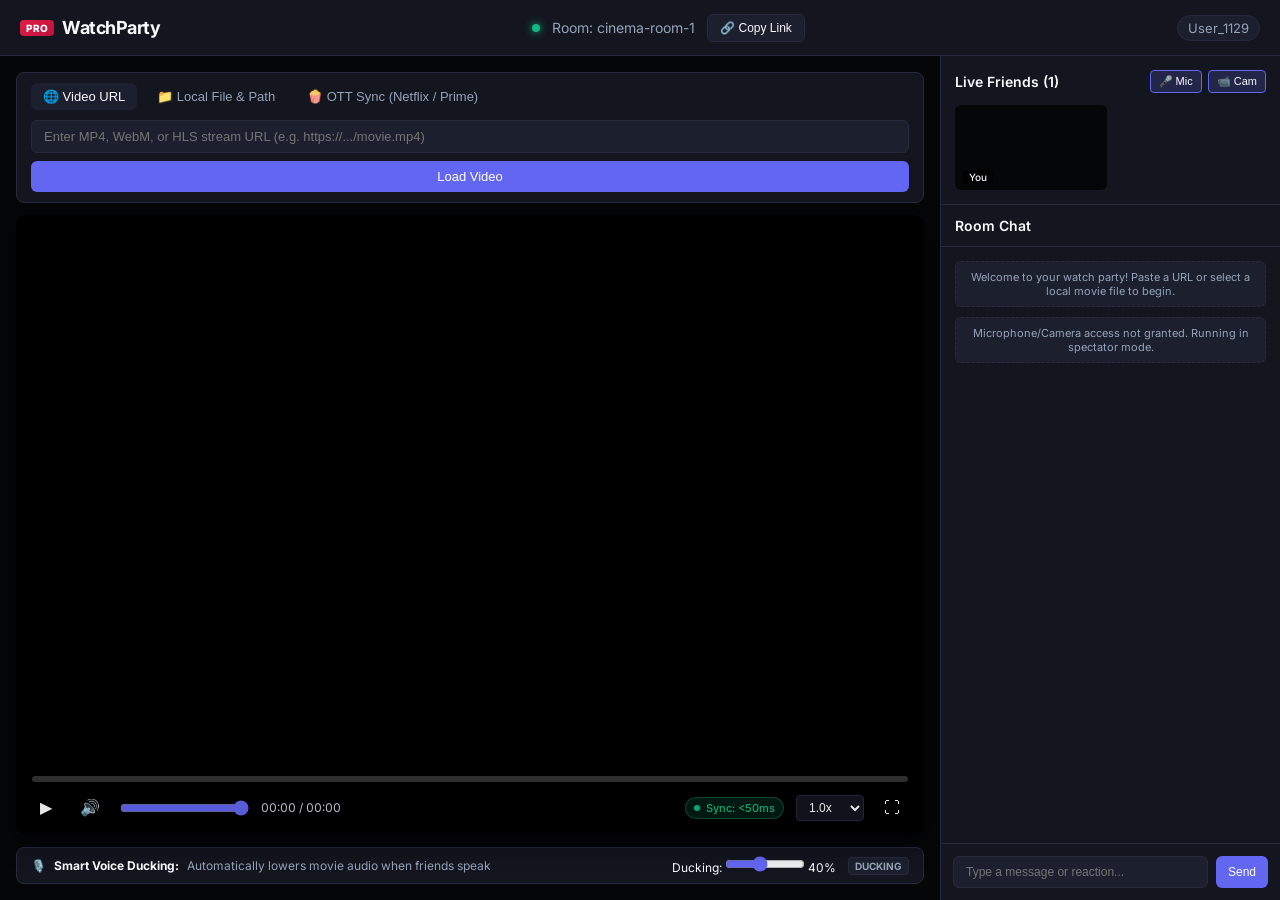
==== public/index.html @ ff03c89a "Initial commit: WatchParty Pro collaborative cinema platform" ====
<!DOCTYPE html>
<html lang="en">
<head>
  <meta charset="UTF-8">
  <meta name="viewport" content="width=device-width, initial-scale=1.0">
  <title>WatchParty Pro - Synchronized Cinema & Voice</title>
  <link rel="stylesheet" href="style.css">
  <link rel="preconnect" href="https://fonts.googleapis.com">
  <link rel="preconnect" href="https://fonts.gstatic.com" crossorigin>
  <link href="https://fonts.googleapis.com/css2?family=Inter:wght@400;500;600;700&display=swap" rel="stylesheet">
</head>
<body>
  <div id="app" class="cinema-layout">
    <!-- Top Bar -->
    <header class="top-nav">
      <div class="logo-area">
        <span class="brand-badge">PRO</span>
        <h1>WatchParty</h1>
      </div>

      <div class="room-info">
        <span class="status-indicator online"></span>
        <span id="room-display">Room: Connecting...</span>
        <button id="copy-room-btn" class="btn btn-secondary btn-sm" title="Copy Invite Link">
          🔗 Copy Link
        </button>
      </div>

      <div class="user-profile">
        <span id="user-name-badge">Viewer</span>
      </div>
    </header>

    <!-- Main Workspace -->
    <main class="main-content">
      <!-- Theater Center Stage -->
      <section class="theater-stage">
        <!-- Media Source Bar -->
        <div class="source-bar">
          <div class="source-tabs">
            <button class="tab-btn active" data-tab="url-mode">🌐 Video URL</button>
            <button class="tab-btn" data-tab="file-mode">📁 Local File & Path</button>
            <button class="tab-btn" data-tab="ott-mode">🍿 OTT Sync (Netflix / Prime)</button>
          </div>

          <div class="tab-content" id="url-mode">
            <input type="text" id="video-url-input" placeholder="Enter MP4, WebM, or HLS stream URL (e.g. https://.../movie.mp4)" />
            <button id="load-url-btn" class="btn btn-primary">Load Video</button>
          </div>

          <div class="tab-content hidden" id="file-mode">
            <div class="file-options">
              <label class="file-picker-label btn btn-primary btn-sm">
                📂 Select Video File
                <input type="file" id="local-file-input" accept="video/*" />
              </label>
              <span class="divider-text">OR</span>
              <input type="text" id="local-path-input" placeholder="Enter absolute file path (e.g. /Users/.../movie.mp4)" />
              <button id="load-path-btn" class="btn btn-secondary btn-sm">Load Path</button>
            </div>
            <div class="file-status-row">
              <div id="upload-progress-container" class="upload-progress hidden">
                <div class="upload-bar" id="upload-bar"></div>
                <span id="upload-percent">0%</span>
              </div>
              <span id="selected-file-name" class="hint-text">Select a video file to stream directly to all room participants in native 1080p/4K.</span>
            </div>
          </div>

          <div class="tab-content hidden" id="ott-mode">
            <div class="ott-badge-list">
              <span class="ott-chip">Netflix</span>
              <span class="ott-chip">YouTube</span>
              <span class="ott-chip">Prime Video</span>
              <span class="ott-chip">Disney+ Hotstar</span>
            </div>
            <p class="ott-instructions">
              For DRM-protected streaming, install our companion extension to sync directly inside your OTT account with native 4K/Dolby quality.
            </p>
          </div>
        </div>

        <!-- Video Player Viewport -->
        <div class="player-container" id="player-container">
          <video id="main-video" playsinline preload="auto"></video>
          
          <div class="video-overlay-msg hidden" id="overlay-msg">
            <span id="overlay-text">Video Paused</span>
          </div>

          <!-- Video Custom Controls -->
          <div class="player-controls">
            <div class="progress-bar-container" id="progress-container">
              <div class="progress-buffered" id="buffered-bar"></div>
              <div class="progress-current" id="current-progress"></div>
            </div>

            <div class="controls-row">
              <div class="controls-left">
                <button id="play-pause-btn" class="ctrl-btn" title="Play/Pause">▶</button>
                <button id="mute-btn" class="ctrl-btn" title="Mute/Unmute">🔊</button>
                <input type="range" id="volume-slider" min="0" max="1" step="0.05" value="1" class="slider" />
                <span id="time-display" class="time-label">00:00 / 00:00</span>
              </div>

              <div class="controls-right">
                <div class="sync-badge" id="sync-status" title="Sync Status and Drift">
                  <span class="sync-dot"></span>
                  <span id="sync-drift-label">Sync: &lt;50ms</span>
                </div>
                <select id="playback-rate-select" class="dropdown-ctrl">
                  <option value="0.75">0.75x</option>
                  <option value="1.0" selected>1.0x</option>
                  <option value="1.25">1.25x</option>
                  <option value="1.5">1.5x</option>
                  <option value="2.0">2.0x</option>
                </select>
                <button id="fullscreen-btn" class="ctrl-btn" title="Fullscreen">⛶</button>
              </div>
            </div>
          </div>
        </div>

        <!-- Audio Ducking & Audio Engine Controls -->
        <div class="ducking-bar">
          <div class="ducking-info">
            <span class="icon">🎙️</span>
            <strong>Smart Voice Ducking:</strong>
            <span class="description">Automatically lowers movie audio when friends speak</span>
          </div>
          <div class="ducking-controls">
            <label>
              Ducking:
              <input type="range" id="ducking-amount" min="0.1" max="0.8" step="0.05" value="0.4" class="slider slider-sm" />
              <span id="ducking-amount-label">40%</span>
            </label>
            <div id="ducking-indicator" class="ducking-led" title="Active Ducking Status">DUCKING</div>
          </div>
        </div>
      </section>

      <!-- Right Social Sidebar: Video Mesh & Chat -->
      <aside class="social-sidebar">
        <!-- Voice & Video Grid -->
        <div class="webrtc-section">
          <div class="sidebar-header">
            <h3>Live Friends (<span id="member-count">1</span>)</h3>
            <div class="av-controls">
              <button id="toggle-mic-btn" class="av-btn active" title="Toggle Microphone">🎤 Mic</button>
              <button id="toggle-cam-btn" class="av-btn active" title="Toggle Camera">📹 Cam</button>
            </div>
          </div>

          <div class="video-grid" id="video-grid">
            <!-- Local User Stream Card -->
            <div class="video-card local-card" id="local-video-card">
              <video id="local-video" autoplay muted playsinline></video>
              <div class="stream-badge">You</div>
              <div class="speaking-meter" id="local-meter"></div>
            </div>
            <!-- Remote peers dynamically appended here -->
          </div>
        </div>

        <!-- Chat & Real-Time Event Log -->
        <div class="chat-section">
          <div class="chat-header">
            <h3>Room Chat</h3>
          </div>

          <div class="chat-feed" id="chat-feed">
            <div class="system-message">
              <span>Welcome to your watch party! Paste a URL or select a local movie file to begin.</span>
            </div>
          </div>

          <form id="chat-form" class="chat-input-area">
            <input type="text" id="chat-input" placeholder="Type a message or reaction..." autocomplete="off" />
            <button type="submit" class="btn btn-primary btn-sm">Send</button>
          </form>
        </div>
      </aside>
    </main>
  </div>

  <script src="app.js"></script>
</body>
</html>
---- public/style.css ----
:root {
  --bg-primary: #0a0b10;
  --bg-secondary: #13151f;
  --bg-tertiary: #1c1f2e;
  --accent-color: #6366f1;
  --accent-hover: #4f46e5;
  --text-primary: #f8fafc;
  --text-secondary: #94a3b8;
  --border-color: #272a3d;
  --success: #10b981;
  --warning: #f59e0b;
  --danger: #ef4444;
}

* {
  box-sizing: border-box;
  margin: 0;
  padding: 0;
}

body {
  font-family: 'Inter', -apple-system, BlinkMacSystemFont, sans-serif;
  background-color: var(--bg-primary);
  color: var(--text-primary);
  height: 100vh;
  overflow: hidden;
}

.cinema-layout {
  display: flex;
  flex-direction: column;
  height: 100vh;
}

/* Top Navigation */
.top-nav {
  height: 56px;
  background-color: var(--bg-secondary);
  border-bottom: 1px solid var(--border-color);
  display: flex;
  align-items: center;
  justify-content: space-between;
  padding: 0 20px;
  z-index: 10;
}

.logo-area {
  display: flex;
  align-items: center;
  gap: 8px;
}

.brand-badge {
  background: linear-gradient(135deg, #e11d48, #be123c);
  color: white;
  font-size: 10px;
  font-weight: 800;
  padding: 2px 6px;
  border-radius: 4px;
}

.logo-area h1 {
  font-size: 18px;
  font-weight: 700;
  letter-spacing: -0.5px;
}

.room-info {
  display: flex;
  align-items: center;
  gap: 12px;
  font-size: 14px;
  color: var(--text-secondary);
}

.status-indicator.online {
  width: 8px;
  height: 8px;
  border-radius: 50%;
  background-color: var(--success);
  box-shadow: 0 0 8px var(--success);
}

.user-profile {
  font-size: 13px;
  color: var(--text-secondary);
  background: var(--bg-tertiary);
  padding: 4px 10px;
  border-radius: 20px;
  border: 1px solid var(--border-color);
}

/* Main Split Layout */
.main-content {
  flex: 1;
  display: flex;
  height: calc(100vh - 56px);
  overflow: hidden;
}

/* Theater Stage (Left 75%) */
.theater-stage {
  flex: 1;
  display: flex;
  flex-direction: column;
  background-color: #050608;
  padding: 16px;
  gap: 12px;
  overflow-y: auto;
}

/* Source Selection Bar */
.source-bar {
  background-color: var(--bg-secondary);
  border-radius: 8px;
  padding: 10px 14px;
  border: 1px solid var(--border-color);
  display: flex;
  flex-direction: column;
  gap: 10px;
}

.source-tabs {
  display: flex;
  gap: 8px;
}

.tab-btn {
  background: none;
  border: none;
  color: var(--text-secondary);
  font-size: 13px;
  font-weight: 500;
  padding: 6px 12px;
  border-radius: 6px;
  cursor: pointer;
  transition: all 0.2s;
}

.tab-btn.active, .tab-btn:hover {
  background-color: var(--bg-tertiary);
  color: var(--text-primary);
}

.tab-content {
  display: flex;
  flex-direction: column;
  gap: 8px;
}

.tab-content.hidden {
  display: none;
}

.tab-content input[type="text"] {
  flex: 1;
  background-color: var(--bg-tertiary);
  border: 1px solid var(--border-color);
  padding: 8px 12px;
  border-radius: 6px;
  color: var(--text-primary);
  font-size: 13px;
}

.file-options {
  display: flex;
  align-items: center;
  gap: 10px;
  width: 100%;
}

.file-picker-label input {
  display: none;
}

.divider-text {
  font-size: 11px;
  font-weight: 700;
  color: var(--text-secondary);
}

.file-status-row {
  display: flex;
  flex-direction: column;
  gap: 6px;
  width: 100%;
}

.upload-progress {
  width: 100%;
  height: 16px;
  background-color: var(--bg-tertiary);
  border-radius: 8px;
  overflow: hidden;
  position: relative;
  display: flex;
  align-items: center;
  border: 1px solid var(--border-color);
}

.upload-progress.hidden {
  display: none;
}

.upload-bar {
  height: 100%;
  width: 0%;
  background: linear-gradient(90deg, #6366f1, #10b981);
  transition: width 0.15s ease;
}

#upload-percent {
  position: absolute;
  right: 8px;
  font-size: 10px;
  font-weight: 600;
  color: white;
  text-shadow: 0 0 4px rgba(0, 0, 0, 0.8);
}

.ott-badge-list {
  display: flex;
  gap: 8px;
}

.ott-chip {
  background: var(--bg-tertiary);
  border: 1px solid var(--border-color);
  padding: 4px 8px;
  border-radius: 4px;
  font-size: 11px;
  font-weight: 600;
}

.ott-instructions {
  font-size: 12px;
  color: var(--text-secondary);
}

/* Video Player Container */
.player-container {
  flex: 1;
  position: relative;
  background-color: #000;
  border-radius: 10px;
  overflow: hidden;
  display: flex;
  align-items: center;
  justify-content: center;
  box-shadow: 0 8px 24px rgba(0, 0, 0, 0.6);
}

#main-video {
  width: 100%;
  height: 100%;
  object-fit: contain;
}

.video-overlay-msg {
  position: absolute;
  top: 50%;
  left: 50%;
  transform: translate(-50%, -50%);
  background: rgba(0, 0, 0, 0.75);
  backdrop-filter: blur(8px);
  padding: 12px 24px;
  border-radius: 30px;
  font-size: 16px;
  font-weight: 600;
  pointer-events: none;
  transition: opacity 0.3s;
}

.video-overlay-msg.hidden {
  opacity: 0;
}

/* Custom Player Controls */
.player-controls {
  position: absolute;
  bottom: 0;
  left: 0;
  right: 0;
  background: linear-gradient(to top, rgba(0, 0, 0, 0.95), rgba(0, 0, 0, 0.5) 70%, transparent);
  padding: 14px 16px;
  opacity: 0.9;
  transition: opacity 0.25s;
}

.player-container:hover .player-controls {
  opacity: 1;
}

.progress-bar-container {
  position: relative;
  width: 100%;
  height: 6px;
  background-color: rgba(255, 255, 255, 0.2);
  border-radius: 3px;
  cursor: pointer;
  margin-bottom: 12px;
  transition: height 0.15s;
}

.progress-bar-container:hover {
  height: 8px;
}

.progress-buffered {
  position: absolute;
  height: 100%;
  background-color: rgba(255, 255, 255, 0.4);
  border-radius: 3px;
  width: 0%;
}

.progress-current {
  position: absolute;
  height: 100%;
  background-color: var(--accent-color);
  border-radius: 3px;
  width: 0%;
}

.controls-row {
  display: flex;
  justify-content: space-between;
  align-items: center;
}

.controls-left, .controls-right {
  display: flex;
  align-items: center;
  gap: 12px;
}

.ctrl-btn {
  background: none;
  border: none;
  color: white;
  font-size: 16px;
  cursor: pointer;
  padding: 4px 8px;
  border-radius: 4px;
  transition: transform 0.1s;
}

.ctrl-btn:hover {
  transform: scale(1.1);
}

.time-label {
  font-size: 12px;
  color: #cbd5e1;
  font-variant-numeric: tabular-nums;
}

.sync-badge {
  display: flex;
  align-items: center;
  gap: 6px;
  background: rgba(16, 185, 129, 0.15);
  border: 1px solid rgba(16, 185, 129, 0.3);
  padding: 3px 8px;
  border-radius: 12px;
  font-size: 11px;
  color: var(--success);
  font-weight: 500;
}

.sync-dot {
  width: 6px;
  height: 6px;
  border-radius: 50%;
  background-color: var(--success);
}

.slider {
  accent-color: var(--accent-color);
  cursor: pointer;
}

.slider-sm {
  width: 80px;
}

.dropdown-ctrl {
  background: var(--bg-secondary);
  color: white;
  border: 1px solid var(--border-color);
  padding: 4px 8px;
  border-radius: 4px;
  font-size: 12px;
}

/* Ducking Bar */
.ducking-bar {
  background-color: var(--bg-secondary);
  border-radius: 8px;
  padding: 8px 14px;
  border: 1px solid var(--border-color);
  display: flex;
  justify-content: space-between;
  align-items: center;
  font-size: 12px;
}

.ducking-info {
  display: flex;
  align-items: center;
  gap: 8px;
}

.ducking-info .description {
  color: var(--text-secondary);
}

.ducking-controls {
  display: flex;
  align-items: center;
  gap: 12px;
}

.ducking-led {
  font-size: 10px;
  font-weight: 700;
  padding: 2px 6px;
  border-radius: 4px;
  background: var(--bg-tertiary);
  color: var(--text-secondary);
  border: 1px solid var(--border-color);
  transition: all 0.2s;
}

.ducking-led.active {
  background: #f59e0b;
  color: #000;
  box-shadow: 0 0 10px #f59e0b;
}

/* Social Sidebar (Right 25%) */
.social-sidebar {
  width: 340px;
  background-color: var(--bg-secondary);
  border-left: 1px solid var(--border-color);
  display: flex;
  flex-direction: column;
}

/* WebRTC Video Grid */
.webrtc-section {
  padding: 14px;
  border-bottom: 1px solid var(--border-color);
}

.sidebar-header {
  display: flex;
  justify-content: space-between;
  align-items: center;
  margin-bottom: 12px;
}

.sidebar-header h3 {
  font-size: 14px;
  font-weight: 600;
}

.av-controls {
  display: flex;
  gap: 6px;
}

.av-btn {
  background: var(--bg-tertiary);
  border: 1px solid var(--border-color);
  color: var(--text-secondary);
  font-size: 11px;
  padding: 4px 8px;
  border-radius: 4px;
  cursor: pointer;
}

.av-btn.active {
  background: rgba(99, 102, 241, 0.2);
  border-color: var(--accent-color);
  color: var(--text-primary);
}

.video-grid {
  display: grid;
  grid-template-columns: repeat(2, 1fr);
  gap: 8px;
  max-height: 200px;
  overflow-y: auto;
}

.video-card {
  position: relative;
  background-color: #050608;
  border-radius: 6px;
  overflow: hidden;
  aspect-ratio: 16 / 9;
  border: 2px solid transparent;
  transition: border-color 0.2s;
}

.video-card.speaking {
  border-color: var(--success);
  box-shadow: 0 0 10px rgba(16, 185, 129, 0.4);
}

.video-card video {
  width: 100%;
  height: 100%;
  object-fit: cover;
}

.stream-badge {
  position: absolute;
  bottom: 4px;
  left: 6px;
  background: rgba(0, 0, 0, 0.6);
  padding: 1px 6px;
  border-radius: 4px;
  font-size: 10px;
  font-weight: 500;
}

/* Chat Section */
.chat-section {
  flex: 1;
  display: flex;
  flex-direction: column;
  overflow: hidden;
}

.chat-header {
  padding: 12px 14px;
  border-bottom: 1px solid var(--border-color);
}

.chat-header h3 {
  font-size: 14px;
  font-weight: 600;
}

.chat-feed {
  flex: 1;
  padding: 14px;
  overflow-y: auto;
  display: flex;
  flex-direction: column;
  gap: 10px;
}

.system-message {
  font-size: 11px;
  color: var(--text-secondary);
  background: var(--bg-tertiary);
  padding: 8px 10px;
  border-radius: 6px;
  text-align: center;
  border: 1px dashed var(--border-color);
}

.chat-message {
  display: flex;
  flex-direction: column;
  gap: 2px;
  font-size: 12px;
}

.msg-sender {
  font-weight: 600;
  color: var(--accent-color);
  font-size: 11px;
}

.msg-text {
  color: var(--text-primary);
  line-height: 1.4;
  word-break: break-word;
}

.chat-input-area {
  padding: 12px;
  border-top: 1px solid var(--border-color);
  display: flex;
  gap: 8px;
}

.chat-input-area input {
  flex: 1;
  background-color: var(--bg-tertiary);
  border: 1px solid var(--border-color);
  padding: 8px 12px;
  border-radius: 6px;
  color: var(--text-primary);
  font-size: 12px;
}

/* Generic Buttons */
.btn {
  border: none;
  padding: 8px 14px;
  border-radius: 6px;
  font-size: 13px;
  font-weight: 500;
  cursor: pointer;
  transition: background-color 0.2s;
}

.btn-sm {
  padding: 6px 12px;
  font-size: 12px;
}

.btn-primary {
  background-color: var(--accent-color);
  color: white;
}

.btn-primary:hover {
  background-color: var(--accent-hover);
}

.btn-secondary {
  background-color: var(--bg-tertiary);
  color: var(--text-primary);
  border: 1px solid var(--border-color);
}

.btn-secondary:hover {
  background-color: var(--border-color);
}
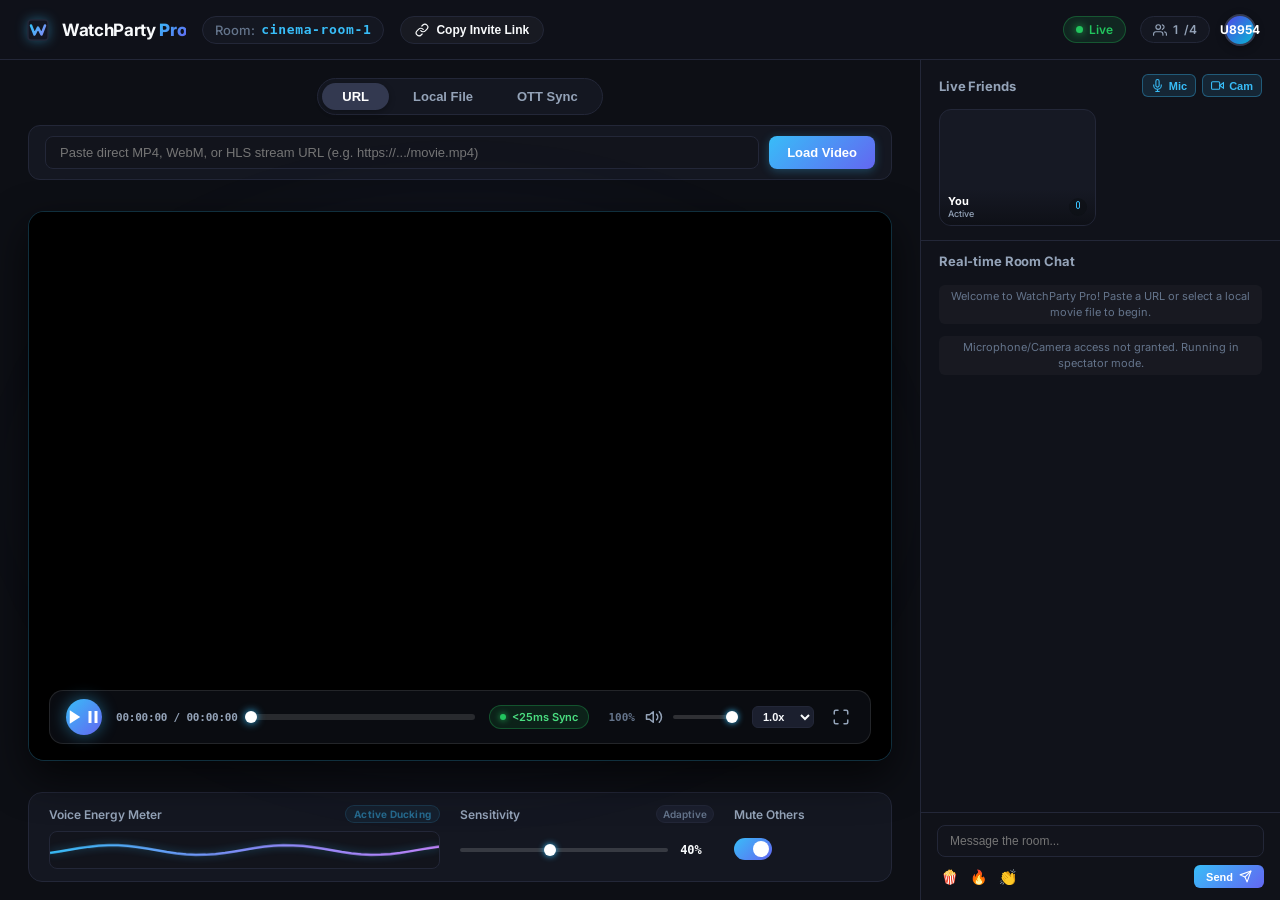
==== commit 4c52b808: "feat(ui): refactor cinema interface to agency-grade dark design system" ====
--- a/public/index.html
+++ b/public/index.html
@@ -7,176 +7,294 @@
   <link rel="stylesheet" href="style.css">
   <link rel="preconnect" href="https://fonts.googleapis.com">
   <link rel="preconnect" href="https://fonts.gstatic.com" crossorigin>
-  <link href="https://fonts.googleapis.com/css2?family=Inter:wght@400;500;600;700&display=swap" rel="stylesheet">
+  <link href="https://fonts.googleapis.com/css2?family=Inter:wght@400;500;600;700;800&display=swap" rel="stylesheet">
 </head>
 <body>
-  <div id="app" class="cinema-layout">
-    <!-- Top Bar -->
+  <div id="app" class="cinema-app-layout">
+    <!-- Top Navigation Bar -->
     <header class="top-nav">
-      <div class="logo-area">
-        <span class="brand-badge">PRO</span>
-        <h1>WatchParty</h1>
-      </div>
-
-      <div class="room-info">
-        <span class="status-indicator online"></span>
-        <span id="room-display">Room: Connecting...</span>
-        <button id="copy-room-btn" class="btn btn-secondary btn-sm" title="Copy Invite Link">
-          🔗 Copy Link
+      <div class="nav-left">
+        <div class="brand-logo">
+          <svg class="brand-mark" viewBox="0 0 28 28" fill="none" xmlns="http://www.w3.org/2000/svg">
+            <path d="M4 7C4 5.34315 5.34315 4 7 4H21C22.6569 4 24 5.34315 24 7V21C24 22.6569 22.6569 24 21 24H7C5.34315 24 4 22.6569 4 21V7Z" fill="#131622" stroke="#232738" stroke-width="1.5"/>
+            <path d="M7 9.5L10.5 18.5L14 11.5L17.5 18.5L21 9.5" stroke="url(#logo-grad)" stroke-width="2.5" stroke-linecap="round" stroke-linejoin="round"/>
+            <defs>
+              <linearGradient id="logo-grad" x1="7" y1="9.5" x2="21" y2="18.5" gradientUnits="userSpaceOnUse">
+                <stop stop-color="#38bdf8"/>
+                <stop offset="1" stop-color="#818cf8"/>
+              </linearGradient>
+            </defs>
+          </svg>
+          <span class="brand-name">WatchParty <span class="brand-highlight">Pro</span></span>
+        </div>
+
+        <div class="room-pill">
+          <span class="room-label">Room:</span>
+          <span id="room-display" class="room-code">Connecting...</span>
+        </div>
+
+        <button id="copy-room-btn" class="btn-copy-invite" title="Copy Invite Link">
+          <svg width="14" height="14" viewBox="0 0 24 24" fill="none" stroke="currentColor" stroke-width="2" stroke-linecap="round" stroke-linejoin="round">
+            <path d="M10 13a5 5 0 0 0 7.54.54l3-3a5 5 0 0 0-7.07-7.07l-1.72 1.71"></path>
+            <path d="M14 11a5 5 0 0 0-7.54-.54l-3 3a5 5 0 0 0 7.07 7.07l1.71-1.71"></path>
+          </svg>
+          <span>Copy Invite Link</span>
         </button>
       </div>
 
-      <div class="user-profile">
-        <span id="user-name-badge">Viewer</span>
+      <div class="nav-right">
+        <div class="live-status-pill">
+          <span class="live-dot"></span>
+          <span>Live</span>
+        </div>
+
+        <div class="occupancy-pill" title="Participants in room">
+          <svg width="14" height="14" viewBox="0 0 24 24" fill="none" stroke="currentColor" stroke-width="2" stroke-linecap="round" stroke-linejoin="round">
+            <path d="M17 21v-2a4 4 0 0 0-4-4H5a4 4 0 0 0-4 4v2"></path>
+            <circle cx="9" cy="7" r="4"></circle>
+            <path d="M23 21v-2a4 4 0 0 0-3-3.87"></path>
+            <path d="M16 3.13a4 4 0 0 1 0 7.75"></path>
+          </svg>
+          <span id="member-count">1</span>/4
+        </div>
+
+        <div class="user-avatar-btn" title="Your Profile">
+          <span id="user-name-badge" class="avatar-initials">U</span>
+        </div>
       </div>
     </header>
 
-    <!-- Main Workspace -->
-    <main class="main-content">
-      <!-- Theater Center Stage -->
+    <!-- Main App Split Body -->
+    <main class="main-body">
+      <!-- Left: Cinema Center Stage -->
       <section class="theater-stage">
-        <!-- Media Source Bar -->
-        <div class="source-bar">
-          <div class="source-tabs">
-            <button class="tab-btn active" data-tab="url-mode">🌐 Video URL</button>
-            <button class="tab-btn" data-tab="file-mode">📁 Local File & Path</button>
-            <button class="tab-btn" data-tab="ott-mode">🍿 OTT Sync (Netflix / Prime)</button>
-          </div>
-
-          <div class="tab-content" id="url-mode">
-            <input type="text" id="video-url-input" placeholder="Enter MP4, WebM, or HLS stream URL (e.g. https://.../movie.mp4)" />
-            <button id="load-url-btn" class="btn btn-primary">Load Video</button>
-          </div>
-
-          <div class="tab-content hidden" id="file-mode">
-            <div class="file-options">
-              <label class="file-picker-label btn btn-primary btn-sm">
-                📂 Select Video File
+        <!-- Segmented Source Selector -->
+        <div class="source-selector-container">
+          <div class="segmented-control">
+            <button class="tab-btn active" data-tab="url-mode">URL</button>
+            <button class="tab-btn" data-tab="file-mode">Local File</button>
+            <button class="tab-btn" data-tab="ott-mode">OTT Sync</button>
+          </div>
+
+          <!-- URL Drawer -->
+          <div class="source-panel tab-content" id="url-mode">
+            <div class="input-action-row">
+              <input type="text" id="video-url-input" class="modern-input" placeholder="Paste direct MP4, WebM, or HLS stream URL (e.g. https://.../movie.mp4)" />
+              <button id="load-url-btn" class="btn-primary-action">Load Video</button>
+            </div>
+          </div>
+
+          <!-- Local File Drawer -->
+          <div class="source-panel tab-content hidden" id="file-mode">
+            <div class="file-picker-row">
+              <label class="btn-file-select">
+                <svg width="15" height="15" viewBox="0 0 24 24" fill="none" stroke="currentColor" stroke-width="2"><path d="M22 19a2 2 0 0 1-2 2H4a2 2 0 0 1-2-2V5a2 2 0 0 1 2-2h5l2 3h9a2 2 0 0 1 2 2z"></path></svg>
+                <span>Select File</span>
                 <input type="file" id="local-file-input" accept="video/*" />
               </label>
-              <span class="divider-text">OR</span>
-              <input type="text" id="local-path-input" placeholder="Enter absolute file path (e.g. /Users/.../movie.mp4)" />
-              <button id="load-path-btn" class="btn btn-secondary btn-sm">Load Path</button>
+              <span class="or-separator">OR</span>
+              <input type="text" id="local-path-input" class="modern-input" placeholder="Enter absolute Mac path (e.g. /Users/.../movie.mp4)" />
+              <button id="load-path-btn" class="btn-secondary-action">Load Path</button>
             </div>
             <div class="file-status-row">
               <div id="upload-progress-container" class="upload-progress hidden">
                 <div class="upload-bar" id="upload-bar"></div>
                 <span id="upload-percent">0%</span>
               </div>
-              <span id="selected-file-name" class="hint-text">Select a video file to stream directly to all room participants in native 1080p/4K.</span>
-            </div>
-          </div>
-
-          <div class="tab-content hidden" id="ott-mode">
-            <div class="ott-badge-list">
-              <span class="ott-chip">Netflix</span>
-              <span class="ott-chip">YouTube</span>
-              <span class="ott-chip">Prime Video</span>
-              <span class="ott-chip">Disney+ Hotstar</span>
-            </div>
-            <p class="ott-instructions">
-              For DRM-protected streaming, install our companion extension to sync directly inside your OTT account with native 4K/Dolby quality.
-            </p>
-          </div>
-        </div>
-
-        <!-- Video Player Viewport -->
-        <div class="player-container" id="player-container">
-          <video id="main-video" playsinline preload="auto"></video>
+              <span id="selected-file-name" class="hint-text">Select a video file to stream directly to all room participants in native 1080p/4K via HTTP 206 Range.</span>
+            </div>
+          </div>
+
+          <!-- OTT Sync Drawer -->
+          <div class="source-panel tab-content hidden" id="ott-mode">
+            <div class="ott-sync-row">
+              <div class="ott-chip-list">
+                <span class="ott-chip">Netflix</span>
+                <span class="ott-chip">YouTube</span>
+                <span class="ott-chip">Prime Video</span>
+                <span class="ott-chip">Disney+</span>
+              </div>
+              <p class="ott-tip">Install the WatchParty Pro companion extension to sync OTT platforms directly inside your native subscription account with 4K/HDR.</p>
+            </div>
+          </div>
+        </div>
+
+        <!-- Cinema Viewport Stage -->
+        <div class="viewport-stage-wrap">
+          <div class="ambient-glow"></div>
           
-          <div class="video-overlay-msg hidden" id="overlay-msg">
-            <span id="overlay-text">Video Paused</span>
-          </div>
-
-          <!-- Video Custom Controls -->
-          <div class="player-controls">
-            <div class="progress-bar-container" id="progress-container">
-              <div class="progress-buffered" id="buffered-bar"></div>
-              <div class="progress-current" id="current-progress"></div>
-            </div>
-
-            <div class="controls-row">
-              <div class="controls-left">
-                <button id="play-pause-btn" class="ctrl-btn" title="Play/Pause">▶</button>
-                <button id="mute-btn" class="ctrl-btn" title="Mute/Unmute">🔊</button>
+          <div class="player-container" id="player-container">
+            <video id="main-video" playsinline preload="auto"></video>
+            
+            <div class="video-overlay-msg hidden" id="overlay-msg">
+              <span id="overlay-text">Video Paused</span>
+            </div>
+
+            <!-- Floating Glassmorphism Player Controls Bar -->
+            <div class="floating-controls-bar">
+              <!-- Play / Pause Circular Glowing Button -->
+              <button id="play-pause-btn" class="ctrl-circle-btn" title="Play/Pause">
+                <svg id="play-icon" width="18" height="18" viewBox="0 0 24 24" fill="currentColor">
+                  <polygon points="5 3 19 12 5 21 5 3"></polygon>
+                </svg>
+                <svg id="pause-icon" class="hidden" width="18" height="18" viewBox="0 0 24 24" fill="currentColor">
+                  <rect x="6" y="4" width="4" height="16"></rect>
+                  <rect x="14" y="4" width="4" height="16"></rect>
+                </svg>
+              </button>
+
+              <!-- Timestamp -->
+              <span id="time-display" class="time-label">00:00:00 / 00:00:00</span>
+
+              <!-- Seek Progress Bar -->
+              <div class="progress-bar-container" id="progress-container">
+                <div class="progress-buffered" id="buffered-bar"></div>
+                <div class="progress-current" id="current-progress">
+                  <div class="progress-knob"></div>
+                </div>
+              </div>
+
+              <!-- Live Drift Precision Pill -->
+              <div class="sync-badge" id="sync-status" title="Sync Status and Drift">
+                <span class="sync-dot"></span>
+                <span id="sync-drift-label">&lt;25ms Sync</span>
+              </div>
+
+              <!-- Volume Group -->
+              <div class="volume-group">
+                <span id="volume-percent" class="volume-percent-label">100%</span>
+                <button id="mute-btn" class="ctrl-icon-btn" title="Mute/Unmute">
+                  <svg width="18" height="18" viewBox="0 0 24 24" fill="none" stroke="currentColor" stroke-width="2" stroke-linecap="round" stroke-linejoin="round">
+                    <polygon points="11 5 6 9 2 9 2 15 6 15 11 19 11 5"></polygon>
+                    <path d="M19.07 4.93a10 10 0 0 1 0 14.14M15.54 8.46a5 5 0 0 1 0 7.07"></path>
+                  </svg>
+                </button>
                 <input type="range" id="volume-slider" min="0" max="1" step="0.05" value="1" class="slider" />
-                <span id="time-display" class="time-label">00:00 / 00:00</span>
-              </div>
-
-              <div class="controls-right">
-                <div class="sync-badge" id="sync-status" title="Sync Status and Drift">
-                  <span class="sync-dot"></span>
-                  <span id="sync-drift-label">Sync: &lt;50ms</span>
-                </div>
-                <select id="playback-rate-select" class="dropdown-ctrl">
-                  <option value="0.75">0.75x</option>
-                  <option value="1.0" selected>1.0x</option>
-                  <option value="1.25">1.25x</option>
-                  <option value="1.5">1.5x</option>
-                  <option value="2.0">2.0x</option>
-                </select>
-                <button id="fullscreen-btn" class="ctrl-btn" title="Fullscreen">⛶</button>
-              </div>
-            </div>
-          </div>
-        </div>
-
-        <!-- Audio Ducking & Audio Engine Controls -->
-        <div class="ducking-bar">
-          <div class="ducking-info">
-            <span class="icon">🎙️</span>
-            <strong>Smart Voice Ducking:</strong>
-            <span class="description">Automatically lowers movie audio when friends speak</span>
-          </div>
-          <div class="ducking-controls">
-            <label>
-              Ducking:
-              <input type="range" id="ducking-amount" min="0.1" max="0.8" step="0.05" value="0.4" class="slider slider-sm" />
-              <span id="ducking-amount-label">40%</span>
-            </label>
-            <div id="ducking-indicator" class="ducking-led" title="Active Ducking Status">DUCKING</div>
+              </div>
+
+              <!-- Speed Dropdown -->
+              <select id="playback-rate-select" class="dropdown-speed-ctrl" title="Playback Speed">
+                <option value="0.75">0.75x</option>
+                <option value="1.0" selected>1.0x</option>
+                <option value="1.25">1.25x</option>
+                <option value="1.5">1.5x</option>
+                <option value="2.0">2.0x</option>
+              </select>
+
+              <!-- Fullscreen Button -->
+              <button id="fullscreen-btn" class="ctrl-icon-btn" title="Toggle Fullscreen">
+                <svg width="18" height="18" viewBox="0 0 24 24" fill="none" stroke="currentColor" stroke-width="2" stroke-linecap="round" stroke-linejoin="round">
+                  <path d="M8 3H5a2 2 0 0 0-2 2v3m18 0V5a2 2 0 0 0-2-2h-3m0 18h3a2 2 0 0 0 2-2v-3M3 16v3a2 2 0 0 0 2 2h3"></path>
+                </svg>
+              </button>
+            </div>
+          </div>
+        </div>
+
+        <!-- Audio Ducking Status Dashboard -->
+        <div class="ducking-dashboard-card">
+          <div class="ducking-col waveform-col">
+            <div class="col-header">
+              <span class="col-title">Voice Energy Meter</span>
+              <span id="ducking-indicator" class="ducking-status-pill">Active Ducking</span>
+            </div>
+            <div class="waveform-canvas-wrapper">
+              <canvas id="ducking-waveform" width="380" height="38"></canvas>
+            </div>
+          </div>
+
+          <div class="ducking-col sensitivity-col">
+            <div class="col-header">
+              <span class="col-title">Sensitivity</span>
+              <span class="adaptive-pill">Adaptive</span>
+            </div>
+            <div class="slider-val-row">
+              <input type="range" id="ducking-amount" min="0.1" max="0.8" step="0.05" value="0.4" class="slider" />
+              <span id="ducking-amount-label" class="slider-val-label">40%</span>
+            </div>
+          </div>
+
+          <div class="ducking-col quick-actions-col">
+            <div class="col-header">
+              <span class="col-title">Mute Others</span>
+            </div>
+            <div class="quick-toggles-row">
+              <label class="switch-toggle" title="Toggle Audio Attenuation">
+                <input type="checkbox" id="ducking-enable-toggle" checked />
+                <span class="toggle-slider"></span>
+              </label>
+            </div>
           </div>
         </div>
       </section>
 
-      <!-- Right Social Sidebar: Video Mesh & Chat -->
+      <!-- Right: Social Sidebar (Video Mesh & Room Chat) -->
       <aside class="social-sidebar">
-        <!-- Voice & Video Grid -->
-        <div class="webrtc-section">
-          <div class="sidebar-header">
-            <h3>Live Friends (<span id="member-count">1</span>)</h3>
-            <div class="av-controls">
-              <button id="toggle-mic-btn" class="av-btn active" title="Toggle Microphone">🎤 Mic</button>
-              <button id="toggle-cam-btn" class="av-btn active" title="Toggle Camera">📹 Cam</button>
-            </div>
-          </div>
-
-          <div class="video-grid" id="video-grid">
+        <!-- Live Friends Video Grid Section -->
+        <div class="social-video-section">
+          <div class="section-title-row">
+            <h3 class="section-title">Live Friends</h3>
+            <div class="av-quick-controls">
+              <button id="toggle-mic-btn" class="av-btn active" title="Toggle Microphone">
+                <svg width="13" height="13" viewBox="0 0 24 24" fill="none" stroke="currentColor" stroke-width="2"><path d="M12 1a3 3 0 0 0-3 3v8a3 3 0 0 0 6 0V4a3 3 0 0 0-3-3z"></path><path d="M19 10v2a7 7 0 0 1-14 0v-2"></path><line x1="12" y1="19" x2="12" y2="23"></line><line x1="8" y1="23" x2="16" y2="23"></line></svg>
+                <span>Mic</span>
+              </button>
+              <button id="toggle-cam-btn" class="av-btn active" title="Toggle Camera">
+                <svg width="13" height="13" viewBox="0 0 24 24" fill="none" stroke="currentColor" stroke-width="2"><path d="M23 7l-7 5 7 5V7z"></path><rect x="1" y="5" width="15" height="14" rx="2" ry="2"></rect></svg>
+                <span>Cam</span>
+              </button>
+            </div>
+          </div>
+
+          <!-- 2x2 Video Tiles Grid -->
+          <div class="video-grid-2x2" id="video-grid">
             <!-- Local User Stream Card -->
             <div class="video-card local-card" id="local-video-card">
               <video id="local-video" autoplay muted playsinline></video>
-              <div class="stream-badge">You</div>
+              <div class="video-card-meta">
+                <div class="user-info">
+                  <span class="meta-name">You</span>
+                  <span class="meta-status">Active</span>
+                </div>
+                <div class="meta-mic-icon active" title="Mic Active">
+                  <svg width="12" height="12" viewBox="0 0 24 24" fill="none" stroke="currentColor" stroke-width="2"><path d="M12 1a3 3 0 0 0-3 3v8a3 3 0 0 0 6 0V4a3 3 0 0 0-3-3z"></path></svg>
+                </div>
+              </div>
               <div class="speaking-meter" id="local-meter"></div>
             </div>
-            <!-- Remote peers dynamically appended here -->
-          </div>
-        </div>
-
-        <!-- Chat & Real-Time Event Log -->
-        <div class="chat-section">
-          <div class="chat-header">
-            <h3>Room Chat</h3>
+            <!-- Remote participant cards dynamically injected here -->
+          </div>
+        </div>
+
+        <!-- Real-Time Room Chat Section -->
+        <div class="social-chat-section">
+          <div class="chat-section-header">
+            <h3 class="section-title">Real-time Room Chat</h3>
           </div>
 
           <div class="chat-feed" id="chat-feed">
-            <div class="system-message">
-              <span>Welcome to your watch party! Paste a URL or select a local movie file to begin.</span>
-            </div>
-          </div>
-
-          <form id="chat-form" class="chat-input-area">
-            <input type="text" id="chat-input" placeholder="Type a message or reaction..." autocomplete="off" />
-            <button type="submit" class="btn btn-primary btn-sm">Send</button>
+            <div class="chat-system-entry">
+              <span>Welcome to WatchParty Pro! Paste a URL or select a local movie file to begin.</span>
+            </div>
+          </div>
+
+          <!-- Chat Input Area -->
+          <form id="chat-form" class="chat-form-area">
+            <input type="text" id="chat-input" class="chat-text-input" placeholder="Message the room..." autocomplete="off" />
+            <div class="chat-actions-row">
+              <div class="emoji-shortcuts">
+                <button type="button" class="emoji-btn" data-emoji="🍿">🍿</button>
+                <button type="button" class="emoji-btn" data-emoji="🔥">🔥</button>
+                <button type="button" class="emoji-btn" data-emoji="👏">👏</button>
+              </div>
+              <button type="submit" class="btn-chat-send" title="Send Message">
+                <span>Send</span>
+                <svg width="13" height="13" viewBox="0 0 24 24" fill="none" stroke="currentColor" stroke-width="2" stroke-linecap="round" stroke-linejoin="round">
+                  <line x1="22" y1="2" x2="11" y2="13"></line>
+                  <polygon points="22 2 15 22 11 13 2 9 22 2"></polygon>
+                </svg>
+              </button>
+            </div>
           </form>
         </div>
       </aside>
--- a/public/style.css
+++ b/public/style.css
@@ -1,635 +1,1200 @@
+/* ==========================================================================
+   WatchParty Pro - Agency-Grade Cinema & Spatial Voice Design System
+   Matches Approved UI Mockup (Dark Obsidian / Cyber Cyan / Indigo / Glassmorphic)
+   ========================================================================== */
+
 :root {
-  --bg-primary: #0a0b10;
-  --bg-secondary: #13151f;
-  --bg-tertiary: #1c1f2e;
-  --accent-color: #6366f1;
-  --accent-hover: #4f46e5;
+  /* Color Tokens */
+  --bg-app: #0d0f15;
+  --bg-sidebar: #10121a;
+  --bg-surface: #141721;
+  --bg-surface-elevated: #1b1f2e;
+  --bg-surface-card: #161924;
+  --bg-input: #12141c;
+  
+  --border-subtle: #232738;
+  --border-highlight: #333950;
+  --border-focus: #38bdf8;
+
+  --accent-cyan: #38bdf8;
+  --accent-indigo: #6366f1;
+  --accent-purple: #818cf8;
+  --accent-gradient: linear-gradient(135deg, #38bdf8, #6366f1);
+  --accent-glow: 0 0 16px rgba(56, 189, 248, 0.45);
+
   --text-primary: #f8fafc;
   --text-secondary: #94a3b8;
-  --border-color: #272a3d;
-  --success: #10b981;
-  --warning: #f59e0b;
-  --danger: #ef4444;
-}
-
-* {
+  --text-muted: #64748b;
+
+  --status-success: #22c55e;
+  --status-ducking: #38bdf8;
+  --status-warning: #f59e0b;
+  --status-danger: #ef4444;
+
+  /* Typography */
+  --font-main: 'Inter', -apple-system, BlinkMacSystemFont, 'Segoe UI', Roboto, sans-serif;
+  --font-mono: ui-monospace, SFMono-Regular, Menlo, Monaco, Consolas, monospace;
+
+  /* Elevation & Shadows */
+  --shadow-sm: 0 2px 8px rgba(0, 0, 0, 0.3);
+  --shadow-md: 0 8px 24px rgba(0, 0, 0, 0.45);
+  --shadow-lg: 0 16px 40px rgba(0, 0, 0, 0.65);
+  --glass-backdrop: blur(16px);
+}
+
+/* Reset & Box Sizing */
+*, *::before, *::after {
   box-sizing: border-box;
   margin: 0;
   padding: 0;
 }
 
 body {
-  font-family: 'Inter', -apple-system, BlinkMacSystemFont, sans-serif;
-  background-color: var(--bg-primary);
+  font-family: var(--font-main);
+  background-color: var(--bg-app);
   color: var(--text-primary);
   height: 100vh;
+  width: 100vw;
   overflow: hidden;
-}
-
-.cinema-layout {
+  -webkit-font-smoothing: antialiased;
+  -moz-osx-font-smoothing: grayscale;
+}
+
+.cinema-app-layout {
   display: flex;
   flex-direction: column;
   height: 100vh;
-}
-
-/* Top Navigation */
+  width: 100vw;
+  overflow: hidden;
+}
+
+/* ==========================================================================
+   1. Top Navigation Bar
+   ========================================================================== */
 .top-nav {
-  height: 56px;
-  background-color: var(--bg-secondary);
-  border-bottom: 1px solid var(--border-color);
+  height: 60px;
+  background-color: rgba(16, 18, 26, 0.95);
+  border-bottom: 1px solid var(--border-subtle);
   display: flex;
   align-items: center;
   justify-content: space-between;
-  padding: 0 20px;
-  z-index: 10;
-}
-
-.logo-area {
-  display: flex;
-  align-items: center;
-  gap: 8px;
-}
-
-.brand-badge {
-  background: linear-gradient(135deg, #e11d48, #be123c);
+  padding: 0 24px;
+  backdrop-filter: var(--glass-backdrop);
+  z-index: 100;
+}
+
+.nav-left {
+  display: flex;
+  align-items: center;
+  gap: 16px;
+}
+
+.brand-logo {
+  display: flex;
+  align-items: center;
+  gap: 10px;
+  text-decoration: none;
+  user-select: none;
+}
+
+.brand-mark {
+  width: 28px;
+  height: 28px;
+  filter: drop-shadow(0 0 6px rgba(56, 189, 248, 0.4));
+}
+
+.brand-name {
+  font-size: 17px;
+  font-weight: 700;
+  letter-spacing: -0.02em;
+  color: var(--text-primary);
+}
+
+.brand-highlight {
+  background: var(--accent-gradient);
+  -webkit-background-clip: text;
+  -webkit-text-fill-color: transparent;
+  font-weight: 800;
+}
+
+.room-pill {
+  display: flex;
+  align-items: center;
+  gap: 6px;
+  background-color: var(--bg-surface);
+  border: 1px solid var(--border-subtle);
+  border-radius: 20px;
+  padding: 5px 12px;
+  font-size: 13px;
+}
+
+.room-label {
+  color: var(--text-muted);
+  font-weight: 500;
+}
+
+.room-code {
+  color: var(--accent-cyan);
+  font-weight: 600;
+  font-family: var(--font-mono);
+  letter-spacing: 0.05em;
+}
+
+.btn-copy-invite {
+  display: flex;
+  align-items: center;
+  gap: 7px;
+  background-color: rgba(255, 255, 255, 0.04);
+  color: var(--text-primary);
+  border: 1px solid var(--border-subtle);
+  border-radius: 20px;
+  padding: 6px 14px;
+  font-size: 12px;
+  font-weight: 600;
+  cursor: pointer;
+  transition: all 0.2s ease;
+}
+
+.btn-copy-invite:hover {
+  background-color: rgba(56, 189, 248, 0.1);
+  border-color: var(--accent-cyan);
+  color: var(--accent-cyan);
+  box-shadow: 0 0 10px rgba(56, 189, 248, 0.2);
+}
+
+.nav-right {
+  display: flex;
+  align-items: center;
+  gap: 14px;
+}
+
+.live-status-pill {
+  display: flex;
+  align-items: center;
+  gap: 6px;
+  background-color: rgba(34, 197, 94, 0.12);
+  border: 1px solid rgba(34, 197, 94, 0.3);
+  color: var(--status-success);
+  padding: 5px 12px;
+  border-radius: 20px;
+  font-size: 12px;
+  font-weight: 600;
+}
+
+.live-dot {
+  width: 7px;
+  height: 7px;
+  border-radius: 50%;
+  background-color: var(--status-success);
+  box-shadow: 0 0 8px var(--status-success);
+  animation: pulse-live 2s infinite ease-in-out;
+}
+
+@keyframes pulse-live {
+  0%, 100% { opacity: 1; transform: scale(1); }
+  50% { opacity: 0.6; transform: scale(0.85); }
+}
+
+.occupancy-pill {
+  display: flex;
+  align-items: center;
+  gap: 6px;
+  background-color: var(--bg-surface);
+  border: 1px solid var(--border-subtle);
+  color: var(--text-secondary);
+  padding: 5px 12px;
+  border-radius: 20px;
+  font-size: 12px;
+  font-weight: 600;
+}
+
+.user-avatar-btn {
+  width: 32px;
+  height: 32px;
+  border-radius: 50%;
+  background: linear-gradient(135deg, #4f46e5, #06b6d4);
+  display: flex;
+  align-items: center;
+  justify-content: center;
+  border: 2px solid var(--border-highlight);
+  cursor: pointer;
+  box-shadow: var(--shadow-sm);
+  transition: transform 0.2s;
+}
+
+.user-avatar-btn:hover {
+  transform: scale(1.05);
+}
+
+.avatar-initials {
+  font-size: 12px;
+  font-weight: 700;
   color: white;
-  font-size: 10px;
-  font-weight: 800;
-  padding: 2px 6px;
-  border-radius: 4px;
-}
-
-.logo-area h1 {
-  font-size: 18px;
-  font-weight: 700;
-  letter-spacing: -0.5px;
-}
-
-.room-info {
-  display: flex;
-  align-items: center;
-  gap: 12px;
-  font-size: 14px;
-  color: var(--text-secondary);
-}
-
-.status-indicator.online {
-  width: 8px;
-  height: 8px;
-  border-radius: 50%;
-  background-color: var(--success);
-  box-shadow: 0 0 8px var(--success);
-}
-
-.user-profile {
-  font-size: 13px;
-  color: var(--text-secondary);
-  background: var(--bg-tertiary);
-  padding: 4px 10px;
-  border-radius: 20px;
-  border: 1px solid var(--border-color);
-}
-
-/* Main Split Layout */
-.main-content {
+}
+
+/* ==========================================================================
+   2. Main Workspace Layout
+   ========================================================================== */
+.main-body {
   flex: 1;
   display: flex;
-  height: calc(100vh - 56px);
+  height: calc(100vh - 60px);
   overflow: hidden;
 }
 
-/* Theater Stage (Left 75%) */
+/* Theater Stage */
 .theater-stage {
   flex: 1;
   display: flex;
   flex-direction: column;
-  background-color: #050608;
-  padding: 16px;
-  gap: 12px;
+  padding: 18px 28px;
   overflow-y: auto;
-}
-
-/* Source Selection Bar */
-.source-bar {
-  background-color: var(--bg-secondary);
-  border-radius: 8px;
-  padding: 10px 14px;
-  border: 1px solid var(--border-color);
+  gap: 16px;
+}
+
+/* Segmented Media Selector */
+.source-selector-container {
   display: flex;
   flex-direction: column;
+  align-items: center;
   gap: 10px;
-}
-
-.source-tabs {
-  display: flex;
-  gap: 8px;
+  width: 100%;
+}
+
+.segmented-control {
+  display: inline-flex;
+  background-color: var(--bg-surface);
+  border: 1px solid var(--border-subtle);
+  border-radius: 24px;
+  padding: 4px;
+  gap: 4px;
 }
 
 .tab-btn {
-  background: none;
+  background: transparent;
   border: none;
   color: var(--text-secondary);
+  padding: 6px 20px;
+  border-radius: 18px;
   font-size: 13px;
-  font-weight: 500;
-  padding: 6px 12px;
-  border-radius: 6px;
-  cursor: pointer;
-  transition: all 0.2s;
-}
-
-.tab-btn.active, .tab-btn:hover {
-  background-color: var(--bg-tertiary);
+  font-weight: 600;
+  cursor: pointer;
+  transition: all 0.2s ease;
+}
+
+.tab-btn:hover {
   color: var(--text-primary);
 }
 
-.tab-content {
-  display: flex;
-  flex-direction: column;
+.tab-btn.active {
+  background-color: var(--border-highlight);
+  color: #ffffff;
+  box-shadow: 0 2px 6px rgba(0,0,0,0.3);
+}
+
+/* Source Drawers */
+.source-panel {
+  width: 100%;
+  max-width: 980px;
+  background-color: var(--bg-surface);
+  border: 1px solid var(--border-subtle);
+  border-radius: 12px;
+  padding: 10px 16px;
+  transition: all 0.25s ease;
+}
+
+.source-panel.hidden {
+  display: none !important;
+}
+
+.input-action-row {
+  display: flex;
+  gap: 10px;
+}
+
+.modern-input {
+  flex: 1;
+  background-color: var(--bg-input);
+  border: 1px solid var(--border-subtle);
+  border-radius: 8px;
+  padding: 8px 14px;
+  font-size: 13px;
+  color: var(--text-primary);
+  outline: none;
+  transition: border-color 0.2s;
+}
+
+.modern-input:focus {
+  border-color: var(--border-focus);
+}
+
+.btn-primary-action {
+  background: var(--accent-gradient);
+  border: none;
+  border-radius: 8px;
+  padding: 8px 18px;
+  font-size: 13px;
+  font-weight: 600;
+  color: white;
+  cursor: pointer;
+  box-shadow: 0 2px 10px rgba(56, 189, 248, 0.3);
+  transition: all 0.2s ease;
+  white-space: nowrap;
+}
+
+.btn-primary-action:hover {
+  filter: brightness(1.1);
+  transform: translateY(-1px);
+}
+
+.btn-secondary-action {
+  background-color: var(--bg-surface-elevated);
+  border: 1px solid var(--border-highlight);
+  border-radius: 8px;
+  padding: 8px 16px;
+  font-size: 13px;
+  font-weight: 600;
+  color: var(--text-primary);
+  cursor: pointer;
+  transition: all 0.2s ease;
+  white-space: nowrap;
+}
+
+.btn-secondary-action:hover {
+  background-color: var(--border-highlight);
+}
+
+.file-picker-row {
+  display: flex;
+  align-items: center;
+  gap: 12px;
+}
+
+.btn-file-select {
+  display: flex;
+  align-items: center;
   gap: 8px;
-}
-
-.tab-content.hidden {
+  background: var(--accent-gradient);
+  color: white;
+  padding: 8px 14px;
+  border-radius: 8px;
+  font-size: 13px;
+  font-weight: 600;
+  cursor: pointer;
+  white-space: nowrap;
+}
+
+.btn-file-select input[type="file"] {
   display: none;
 }
 
-.tab-content input[type="text"] {
-  flex: 1;
-  background-color: var(--bg-tertiary);
-  border: 1px solid var(--border-color);
-  padding: 8px 12px;
-  border-radius: 6px;
-  color: var(--text-primary);
-  font-size: 13px;
-}
-
-.file-options {
-  display: flex;
-  align-items: center;
-  gap: 10px;
-  width: 100%;
-}
-
-.file-picker-label input {
-  display: none;
-}
-
-.divider-text {
+.or-separator {
   font-size: 11px;
   font-weight: 700;
+  color: var(--text-muted);
+}
+
+.file-status-row {
+  margin-top: 8px;
+  display: flex;
+  align-items: center;
+  justify-content: space-between;
+}
+
+.hint-text {
+  font-size: 12px;
   color: var(--text-secondary);
 }
 
-.file-status-row {
-  display: flex;
-  flex-direction: column;
-  gap: 6px;
-  width: 100%;
-}
-
 .upload-progress {
-  width: 100%;
-  height: 16px;
-  background-color: var(--bg-tertiary);
-  border-radius: 8px;
+  display: flex;
+  align-items: center;
+  gap: 8px;
+  flex: 1;
+  max-width: 250px;
+}
+
+.upload-progress.hidden {
+  display: none;
+}
+
+.upload-bar {
+  flex: 1;
+  height: 6px;
+  background-color: var(--border-subtle);
+  border-radius: 3px;
   overflow: hidden;
   position: relative;
-  display: flex;
-  align-items: center;
-  border: 1px solid var(--border-color);
-}
-
-.upload-progress.hidden {
-  display: none;
-}
-
-.upload-bar {
+}
+
+.upload-bar::after {
+  content: '';
+  display: block;
   height: 100%;
   width: 0%;
-  background: linear-gradient(90deg, #6366f1, #10b981);
-  transition: width 0.15s ease;
-}
-
-#upload-percent {
-  position: absolute;
-  right: 8px;
-  font-size: 10px;
-  font-weight: 600;
-  color: white;
-  text-shadow: 0 0 4px rgba(0, 0, 0, 0.8);
-}
-
-.ott-badge-list {
+  background: var(--accent-gradient);
+  transition: width 0.15s;
+}
+
+/* OTT Sync Drawer */
+.ott-sync-row {
+  display: flex;
+  align-items: center;
+  justify-content: space-between;
+  gap: 16px;
+}
+
+.ott-chip-list {
   display: flex;
   gap: 8px;
 }
 
 .ott-chip {
-  background: var(--bg-tertiary);
-  border: 1px solid var(--border-color);
-  padding: 4px 8px;
-  border-radius: 4px;
-  font-size: 11px;
-  font-weight: 600;
-}
-
-.ott-instructions {
+  background-color: var(--bg-surface-elevated);
+  border: 1px solid var(--border-subtle);
+  border-radius: 6px;
+  padding: 4px 10px;
+  font-size: 12px;
+  font-weight: 600;
+  color: var(--text-secondary);
+}
+
+.ott-tip {
   font-size: 12px;
   color: var(--text-secondary);
 }
 
-/* Video Player Container */
+/* ==========================================================================
+   3. Cinema Viewport Stage & Floating Controls
+   ========================================================================== */
+.viewport-stage-wrap {
+  position: relative;
+  display: flex;
+  justify-content: center;
+  align-items: center;
+  width: 100%;
+  flex: 1;
+  min-height: 380px;
+}
+
+.ambient-glow {
+  position: absolute;
+  inset: -20px;
+  background: radial-gradient(ellipse at center, rgba(56, 189, 248, 0.15) 0%, rgba(99, 102, 241, 0.08) 45%, transparent 70%);
+  filter: blur(40px);
+  pointer-events: none;
+  z-index: 1;
+}
+
 .player-container {
-  flex: 1;
   position: relative;
-  background-color: #000;
-  border-radius: 10px;
+  width: 100%;
+  max-width: 980px;
+  height: 100%;
+  max-height: 550px;
+  aspect-ratio: 16 / 9;
+  background-color: #050608;
+  border-radius: 16px;
   overflow: hidden;
+  border: 1px solid rgba(56, 189, 248, 0.22);
+  box-shadow: var(--shadow-lg);
+  z-index: 2;
   display: flex;
   align-items: center;
   justify-content: center;
-  box-shadow: 0 8px 24px rgba(0, 0, 0, 0.6);
 }
 
 #main-video {
   width: 100%;
   height: 100%;
   object-fit: contain;
+  background-color: #000;
 }
 
 .video-overlay-msg {
   position: absolute;
-  top: 50%;
-  left: 50%;
-  transform: translate(-50%, -50%);
-  background: rgba(0, 0, 0, 0.75);
+  top: 24px;
+  right: 24px;
+  background-color: rgba(15, 17, 26, 0.85);
+  border: 1px solid var(--border-subtle);
+  border-radius: 20px;
+  padding: 6px 14px;
+  font-size: 12px;
+  font-weight: 600;
+  color: var(--text-primary);
   backdrop-filter: blur(8px);
-  padding: 12px 24px;
-  border-radius: 30px;
-  font-size: 16px;
-  font-weight: 600;
   pointer-events: none;
-  transition: opacity 0.3s;
+  transition: opacity 0.3s ease;
+  z-index: 5;
 }
 
 .video-overlay-msg.hidden {
   opacity: 0;
 }
 
-/* Custom Player Controls */
-.player-controls {
+/* Floating Glassmorphism Player Controls Bar */
+.floating-controls-bar {
+  position: absolute;
+  bottom: 16px;
+  left: 20px;
+  right: 20px;
+  background: rgba(13, 15, 21, 0.84);
+  backdrop-filter: blur(18px);
+  border: 1px solid rgba(255, 255, 255, 0.1);
+  border-radius: 14px;
+  padding: 8px 16px;
+  display: flex;
+  align-items: center;
+  gap: 14px;
+  z-index: 10;
+  box-shadow: 0 8px 30px rgba(0,0,0,0.5);
+  transition: opacity 0.3s ease;
+}
+
+.ctrl-circle-btn {
+  width: 36px;
+  height: 36px;
+  border-radius: 50%;
+  background: var(--accent-gradient);
+  border: none;
+  color: #ffffff;
+  display: flex;
+  align-items: center;
+  justify-content: center;
+  cursor: pointer;
+  box-shadow: var(--accent-glow);
+  transition: all 0.2s ease;
+  flex-shrink: 0;
+}
+
+.ctrl-circle-btn:hover {
+  transform: scale(1.08);
+  filter: brightness(1.15);
+}
+
+.time-label {
+  font-family: var(--font-mono);
+  font-size: 11px;
+  font-weight: 600;
+  color: var(--text-secondary);
+  white-space: nowrap;
+  font-variant-numeric: tabular-nums;
+  letter-spacing: -0.02em;
+}
+
+.progress-bar-container {
+  flex: 1;
+  height: 6px;
+  background: rgba(255, 255, 255, 0.12);
+  border-radius: 3px;
+  position: relative;
+  cursor: pointer;
+  transition: height 0.15s ease;
+}
+
+.progress-bar-container:hover {
+  height: 8px;
+}
+
+.progress-buffered {
+  position: absolute;
+  top: 0;
+  left: 0;
+  height: 100%;
+  width: 0%;
+  background: rgba(255, 255, 255, 0.25);
+  border-radius: 3px;
+  pointer-events: none;
+}
+
+.progress-current {
+  position: absolute;
+  top: 0;
+  left: 0;
+  height: 100%;
+  width: 0%;
+  background: var(--accent-gradient);
+  border-radius: 3px;
+  pointer-events: none;
+}
+
+.progress-knob {
+  position: absolute;
+  right: -5px;
+  top: -3px;
+  width: 12px;
+  height: 12px;
+  border-radius: 50%;
+  background-color: #ffffff;
+  box-shadow: 0 0 8px var(--accent-cyan);
+}
+
+.sync-badge {
+  display: flex;
+  align-items: center;
+  gap: 6px;
+  background: rgba(34, 197, 94, 0.12);
+  border: 1px solid rgba(34, 197, 94, 0.3);
+  padding: 4px 10px;
+  border-radius: 16px;
+  font-size: 11px;
+  font-weight: 600;
+  color: #4ade80;
+  white-space: nowrap;
+}
+
+.sync-dot {
+  width: 6px;
+  height: 6px;
+  border-radius: 50%;
+  background-color: var(--status-success);
+  box-shadow: 0 0 6px var(--status-success);
+}
+
+.volume-group {
+  display: flex;
+  align-items: center;
+  gap: 6px;
+}
+
+.volume-percent-label {
+  font-family: var(--font-mono);
+  font-size: 11px;
+  font-weight: 600;
+  color: var(--text-muted);
+  width: 32px;
+  text-align: right;
+}
+
+.ctrl-icon-btn {
+  background: transparent;
+  border: none;
+  color: var(--text-secondary);
+  display: flex;
+  align-items: center;
+  justify-content: center;
+  cursor: pointer;
+  padding: 4px;
+  border-radius: 6px;
+  transition: all 0.2s;
+}
+
+.ctrl-icon-btn:hover {
+  color: var(--text-primary);
+  background-color: rgba(255, 255, 255, 0.08);
+}
+
+.dropdown-speed-ctrl {
+  background-color: var(--bg-surface-elevated);
+  border: 1px solid var(--border-subtle);
+  color: var(--text-primary);
+  font-size: 11px;
+  font-weight: 600;
+  padding: 3px 6px;
+  border-radius: 6px;
+  outline: none;
+  cursor: pointer;
+}
+
+/* Sliders */
+.slider {
+  -webkit-appearance: none;
+  appearance: none;
+  height: 4px;
+  background: rgba(255, 255, 255, 0.15);
+  border-radius: 2px;
+  outline: none;
+  cursor: pointer;
+  width: 65px;
+}
+
+.slider::-webkit-slider-thumb {
+  -webkit-appearance: none;
+  appearance: none;
+  width: 12px;
+  height: 12px;
+  border-radius: 50%;
+  background: #ffffff;
+  box-shadow: 0 0 6px var(--accent-cyan);
+  cursor: pointer;
+}
+
+/* ==========================================================================
+   4. Audio Ducking Status Dashboard Card
+   ========================================================================== */
+.ducking-dashboard-card {
+  width: 100%;
+  max-width: 980px;
+  margin: 0 auto;
+  background-color: var(--bg-surface);
+  border: 1px solid var(--border-subtle);
+  border-radius: 14px;
+  padding: 12px 20px;
+  display: grid;
+  grid-template-columns: 2fr 1.3fr 0.7fr;
+  gap: 20px;
+  align-items: center;
+}
+
+.ducking-col {
+  display: flex;
+  flex-direction: column;
+  gap: 8px;
+}
+
+.col-header {
+  display: flex;
+  align-items: center;
+  justify-content: space-between;
+}
+
+.col-title {
+  font-size: 12px;
+  font-weight: 600;
+  color: var(--text-secondary);
+}
+
+.ducking-status-pill {
+  background: rgba(56, 189, 248, 0.12);
+  border: 1px solid rgba(56, 189, 248, 0.3);
+  color: var(--accent-cyan);
+  font-size: 10px;
+  font-weight: 700;
+  padding: 2px 8px;
+  border-radius: 12px;
+  letter-spacing: 0.02em;
+  opacity: 0.5;
+  transition: all 0.25s ease;
+}
+
+.ducking-status-pill.active {
+  opacity: 1;
+  background: rgba(56, 189, 248, 0.25);
+  box-shadow: 0 0 10px rgba(56, 189, 248, 0.4);
+}
+
+.waveform-canvas-wrapper {
+  background: var(--bg-input);
+  border: 1px solid var(--border-subtle);
+  border-radius: 8px;
+  height: 38px;
+  overflow: hidden;
+  display: flex;
+  align-items: center;
+  justify-content: center;
+}
+
+#ducking-waveform {
+  width: 100%;
+  height: 100%;
+  display: block;
+}
+
+.adaptive-pill {
+  background: var(--bg-surface-elevated);
+  border: 1px solid var(--border-subtle);
+  color: var(--text-muted);
+  font-size: 10px;
+  font-weight: 600;
+  padding: 2px 6px;
+  border-radius: 10px;
+}
+
+.slider-val-row {
+  display: flex;
+  align-items: center;
+  gap: 12px;
+  height: 38px;
+}
+
+.slider-val-row .slider {
+  flex: 1;
+  width: auto;
+}
+
+.slider-val-label {
+  font-family: var(--font-mono);
+  font-size: 12px;
+  font-weight: 600;
+  color: var(--text-primary);
+  width: 34px;
+}
+
+.quick-toggles-row {
+  display: flex;
+  align-items: center;
+  height: 38px;
+}
+
+/* Switch Toggle */
+.switch-toggle {
+  position: relative;
+  display: inline-block;
+  width: 38px;
+  height: 22px;
+}
+
+.switch-toggle input {
+  opacity: 0;
+  width: 0;
+  height: 0;
+}
+
+.toggle-slider {
+  position: absolute;
+  cursor: pointer;
+  top: 0;
+  left: 0;
+  right: 0;
+  bottom: 0;
+  background-color: var(--border-subtle);
+  transition: .25s;
+  border-radius: 22px;
+}
+
+.toggle-slider:before {
+  position: absolute;
+  content: "";
+  height: 16px;
+  width: 16px;
+  left: 3px;
+  bottom: 3px;
+  background-color: white;
+  transition: .25s;
+  border-radius: 50%;
+}
+
+input:checked + .toggle-slider {
+  background: var(--accent-gradient);
+}
+
+input:checked + .toggle-slider:before {
+  transform: translateX(16px);
+}
+
+/* ==========================================================================
+   5. Right Social Sidebar (2x2 Video Grid & Room Chat)
+   ========================================================================== */
+.social-sidebar {
+  width: 360px;
+  background-color: var(--bg-sidebar);
+  border-left: 1px solid var(--border-subtle);
+  display: flex;
+  flex-direction: column;
+  height: 100%;
+}
+
+/* Video Mesh Section */
+.social-video-section {
+  border-bottom: 1px solid var(--border-subtle);
+  padding: 14px 18px;
+  display: flex;
+  flex-direction: column;
+  gap: 12px;
+}
+
+.section-title-row {
+  display: flex;
+  align-items: center;
+  justify-content: space-between;
+}
+
+.section-title {
+  font-size: 13px;
+  font-weight: 700;
+  color: var(--text-secondary);
+  letter-spacing: -0.01em;
+}
+
+.av-quick-controls {
+  display: flex;
+  gap: 6px;
+}
+
+.av-btn {
+  display: flex;
+  align-items: center;
+  gap: 5px;
+  background: var(--bg-surface-elevated);
+  border: 1px solid var(--border-subtle);
+  color: var(--text-secondary);
+  border-radius: 6px;
+  padding: 4px 8px;
+  font-size: 11px;
+  font-weight: 600;
+  cursor: pointer;
+  transition: all 0.2s;
+}
+
+.av-btn.active {
+  background: rgba(56, 189, 248, 0.12);
+  border-color: rgba(56, 189, 248, 0.35);
+  color: var(--accent-cyan);
+}
+
+.av-btn.muted {
+  background: rgba(239, 68, 68, 0.12);
+  border-color: rgba(239, 68, 68, 0.35);
+  color: var(--status-danger);
+}
+
+/* 2x2 Video Grid */
+.video-grid-2x2 {
+  display: grid;
+  grid-template-columns: 1fr 1fr;
+  gap: 10px;
+}
+
+.video-card {
+  position: relative;
+  aspect-ratio: 4 / 3;
+  background-color: var(--bg-surface-card);
+  border-radius: 12px;
+  overflow: hidden;
+  border: 1.5px solid var(--border-subtle);
+  transition: border-color 0.2s, box-shadow 0.2s;
+}
+
+.video-card video {
+  width: 100%;
+  height: 100%;
+  object-fit: cover;
+}
+
+.video-card.active-speaker {
+  border-color: var(--accent-cyan) !important;
+  box-shadow: 0 0 14px rgba(56, 189, 248, 0.45);
+}
+
+.video-card-meta {
   position: absolute;
   bottom: 0;
   left: 0;
   right: 0;
-  background: linear-gradient(to top, rgba(0, 0, 0, 0.95), rgba(0, 0, 0, 0.5) 70%, transparent);
-  padding: 14px 16px;
-  opacity: 0.9;
-  transition: opacity 0.25s;
-}
-
-.player-container:hover .player-controls {
-  opacity: 1;
-}
-
-.progress-bar-container {
-  position: relative;
-  width: 100%;
-  height: 6px;
-  background-color: rgba(255, 255, 255, 0.2);
-  border-radius: 3px;
-  cursor: pointer;
-  margin-bottom: 12px;
-  transition: height 0.15s;
-}
-
-.progress-bar-container:hover {
-  height: 8px;
-}
-
-.progress-buffered {
+  padding: 6px 8px;
+  background: linear-gradient(to top, rgba(13, 15, 21, 0.88), transparent);
+  display: flex;
+  align-items: center;
+  justify-content: space-between;
+}
+
+.user-info {
+  display: flex;
+  flex-direction: column;
+}
+
+.meta-name {
+  font-size: 11px;
+  font-weight: 700;
+  color: #ffffff;
+  line-height: 1.2;
+}
+
+.meta-status {
+  font-size: 9px;
+  font-weight: 500;
+  color: var(--text-secondary);
+}
+
+.meta-status.active-speaker-label {
+  color: var(--accent-cyan);
+  font-weight: 600;
+}
+
+.meta-mic-icon {
+  width: 18px;
+  height: 18px;
+  border-radius: 50%;
+  background: rgba(13, 15, 21, 0.6);
+  display: flex;
+  align-items: center;
+  justify-content: center;
+  color: var(--text-secondary);
+}
+
+.meta-mic-icon.active {
+  color: var(--accent-cyan);
+}
+
+.meta-mic-icon.muted {
+  color: var(--status-danger);
+}
+
+.speaking-meter {
   position: absolute;
-  height: 100%;
-  background-color: rgba(255, 255, 255, 0.4);
-  border-radius: 3px;
+  bottom: 0;
+  left: 0;
+  height: 3px;
   width: 0%;
-}
-
-.progress-current {
-  position: absolute;
-  height: 100%;
-  background-color: var(--accent-color);
-  border-radius: 3px;
-  width: 0%;
-}
-
-.controls-row {
-  display: flex;
+  background: var(--accent-cyan);
+  transition: width 0.1s;
+}
+
+/* Room Chat Section */
+.social-chat-section {
+  flex: 1;
+  display: flex;
+  flex-direction: column;
+  min-height: 0;
+}
+
+.chat-section-header {
+  padding: 12px 18px 6px 18px;
+}
+
+.chat-feed {
+  flex: 1;
+  overflow-y: auto;
+  padding: 10px 18px;
+  display: flex;
+  flex-direction: column;
+  gap: 12px;
+}
+
+.chat-system-entry {
+  font-size: 11px;
+  color: var(--text-muted);
+  text-align: center;
+  padding: 4px 8px;
+  background-color: rgba(255, 255, 255, 0.03);
+  border-radius: 6px;
+  line-height: 1.4;
+}
+
+.chat-message-item {
+  display: flex;
+  align-items: flex-start;
+  gap: 10px;
+}
+
+.chat-sender-avatar {
+  width: 26px;
+  height: 26px;
+  border-radius: 50%;
+  background: var(--bg-surface-elevated);
+  border: 1px solid var(--border-subtle);
+  display: flex;
+  align-items: center;
+  justify-content: center;
+  font-size: 11px;
+  font-weight: 700;
+  color: var(--accent-cyan);
+  flex-shrink: 0;
+}
+
+.chat-bubble-content {
+  display: flex;
+  flex-direction: column;
+  gap: 2px;
+  max-width: 82%;
+}
+
+.chat-meta-row {
+  display: flex;
+  align-items: baseline;
+  gap: 6px;
+}
+
+.chat-sender-name {
+  font-size: 11px;
+  font-weight: 700;
+  color: var(--text-secondary);
+}
+
+.chat-timestamp {
+  font-size: 9px;
+  color: var(--text-muted);
+}
+
+.chat-text-bubble {
+  background-color: var(--bg-surface-elevated);
+  border: 1px solid var(--border-subtle);
+  border-radius: 4px 12px 12px 12px;
+  padding: 8px 12px;
+  font-size: 12px;
+  line-height: 1.4;
+  color: var(--text-primary);
+  word-break: break-word;
+}
+
+/* Chat Form Area */
+.chat-form-area {
+  padding: 12px 16px;
+  border-top: 1px solid var(--border-subtle);
+  background-color: rgba(16, 18, 26, 0.95);
+  display: flex;
+  flex-direction: column;
+  gap: 8px;
+}
+
+.chat-text-input {
+  background-color: var(--bg-input);
+  border: 1px solid var(--border-subtle);
+  border-radius: 8px;
+  padding: 8px 12px;
+  font-size: 12px;
+  color: var(--text-primary);
+  outline: none;
+  transition: border-color 0.2s;
+}
+
+.chat-text-input:focus {
+  border-color: var(--border-focus);
+}
+
+.chat-actions-row {
+  display: flex;
+  align-items: center;
   justify-content: space-between;
-  align-items: center;
-}
-
-.controls-left, .controls-right {
-  display: flex;
-  align-items: center;
-  gap: 12px;
-}
-
-.ctrl-btn {
-  background: none;
+}
+
+.emoji-shortcuts {
+  display: flex;
+  gap: 4px;
+}
+
+.emoji-btn {
+  background: transparent;
   border: none;
-  color: white;
-  font-size: 16px;
-  cursor: pointer;
-  padding: 4px 8px;
+  font-size: 14px;
+  cursor: pointer;
+  padding: 2px 4px;
   border-radius: 4px;
   transition: transform 0.1s;
 }
 
-.ctrl-btn:hover {
-  transform: scale(1.1);
-}
-
-.time-label {
-  font-size: 12px;
-  color: #cbd5e1;
-  font-variant-numeric: tabular-nums;
-}
-
-.sync-badge {
+.emoji-btn:hover {
+  transform: scale(1.2);
+}
+
+.btn-chat-send {
   display: flex;
   align-items: center;
   gap: 6px;
-  background: rgba(16, 185, 129, 0.15);
-  border: 1px solid rgba(16, 185, 129, 0.3);
-  padding: 3px 8px;
-  border-radius: 12px;
+  background: var(--accent-gradient);
+  border: none;
+  border-radius: 6px;
+  padding: 5px 12px;
   font-size: 11px;
-  color: var(--success);
-  font-weight: 500;
-}
-
-.sync-dot {
-  width: 6px;
-  height: 6px;
-  border-radius: 50%;
-  background-color: var(--success);
-}
-
-.slider {
-  accent-color: var(--accent-color);
-  cursor: pointer;
-}
-
-.slider-sm {
-  width: 80px;
-}
-
-.dropdown-ctrl {
-  background: var(--bg-secondary);
+  font-weight: 600;
   color: white;
-  border: 1px solid var(--border-color);
-  padding: 4px 8px;
-  border-radius: 4px;
-  font-size: 12px;
-}
-
-/* Ducking Bar */
-.ducking-bar {
-  background-color: var(--bg-secondary);
-  border-radius: 8px;
-  padding: 8px 14px;
-  border: 1px solid var(--border-color);
-  display: flex;
-  justify-content: space-between;
-  align-items: center;
-  font-size: 12px;
-}
-
-.ducking-info {
-  display: flex;
-  align-items: center;
-  gap: 8px;
-}
-
-.ducking-info .description {
-  color: var(--text-secondary);
-}
-
-.ducking-controls {
-  display: flex;
-  align-items: center;
-  gap: 12px;
-}
-
-.ducking-led {
-  font-size: 10px;
-  font-weight: 700;
-  padding: 2px 6px;
-  border-radius: 4px;
-  background: var(--bg-tertiary);
-  color: var(--text-secondary);
-  border: 1px solid var(--border-color);
+  cursor: pointer;
   transition: all 0.2s;
 }
 
-.ducking-led.active {
-  background: #f59e0b;
-  color: #000;
-  box-shadow: 0 0 10px #f59e0b;
-}
-
-/* Social Sidebar (Right 25%) */
-.social-sidebar {
-  width: 340px;
-  background-color: var(--bg-secondary);
-  border-left: 1px solid var(--border-color);
-  display: flex;
-  flex-direction: column;
-}
-
-/* WebRTC Video Grid */
-.webrtc-section {
-  padding: 14px;
-  border-bottom: 1px solid var(--border-color);
-}
-
-.sidebar-header {
-  display: flex;
-  justify-content: space-between;
-  align-items: center;
-  margin-bottom: 12px;
-}
-
-.sidebar-header h3 {
-  font-size: 14px;
-  font-weight: 600;
-}
-
-.av-controls {
-  display: flex;
-  gap: 6px;
-}
-
-.av-btn {
-  background: var(--bg-tertiary);
-  border: 1px solid var(--border-color);
-  color: var(--text-secondary);
-  font-size: 11px;
-  padding: 4px 8px;
-  border-radius: 4px;
-  cursor: pointer;
-}
-
-.av-btn.active {
-  background: rgba(99, 102, 241, 0.2);
-  border-color: var(--accent-color);
-  color: var(--text-primary);
-}
-
-.video-grid {
-  display: grid;
-  grid-template-columns: repeat(2, 1fr);
-  gap: 8px;
-  max-height: 200px;
-  overflow-y: auto;
-}
-
-.video-card {
-  position: relative;
-  background-color: #050608;
-  border-radius: 6px;
-  overflow: hidden;
-  aspect-ratio: 16 / 9;
-  border: 2px solid transparent;
-  transition: border-color 0.2s;
-}
-
-.video-card.speaking {
-  border-color: var(--success);
-  box-shadow: 0 0 10px rgba(16, 185, 129, 0.4);
-}
-
-.video-card video {
-  width: 100%;
-  height: 100%;
-  object-fit: cover;
-}
-
-.stream-badge {
-  position: absolute;
-  bottom: 4px;
-  left: 6px;
-  background: rgba(0, 0, 0, 0.6);
-  padding: 1px 6px;
-  border-radius: 4px;
-  font-size: 10px;
-  font-weight: 500;
-}
-
-/* Chat Section */
-.chat-section {
-  flex: 1;
-  display: flex;
-  flex-direction: column;
-  overflow: hidden;
-}
-
-.chat-header {
-  padding: 12px 14px;
-  border-bottom: 1px solid var(--border-color);
-}
-
-.chat-header h3 {
-  font-size: 14px;
-  font-weight: 600;
-}
-
-.chat-feed {
-  flex: 1;
-  padding: 14px;
-  overflow-y: auto;
-  display: flex;
-  flex-direction: column;
-  gap: 10px;
-}
-
-.system-message {
-  font-size: 11px;
-  color: var(--text-secondary);
-  background: var(--bg-tertiary);
-  padding: 8px 10px;
-  border-radius: 6px;
-  text-align: center;
-  border: 1px dashed var(--border-color);
-}
-
-.chat-message {
-  display: flex;
-  flex-direction: column;
-  gap: 2px;
-  font-size: 12px;
-}
-
-.msg-sender {
-  font-weight: 600;
-  color: var(--accent-color);
-  font-size: 11px;
-}
-
-.msg-text {
-  color: var(--text-primary);
-  line-height: 1.4;
-  word-break: break-word;
-}
-
-.chat-input-area {
-  padding: 12px;
-  border-top: 1px solid var(--border-color);
-  display: flex;
-  gap: 8px;
-}
-
-.chat-input-area input {
-  flex: 1;
-  background-color: var(--bg-tertiary);
-  border: 1px solid var(--border-color);
-  padding: 8px 12px;
-  border-radius: 6px;
-  color: var(--text-primary);
-  font-size: 12px;
-}
-
-/* Generic Buttons */
-.btn {
-  border: none;
-  padding: 8px 14px;
-  border-radius: 6px;
-  font-size: 13px;
-  font-weight: 500;
-  cursor: pointer;
-  transition: background-color 0.2s;
-}
-
-.btn-sm {
-  padding: 6px 12px;
-  font-size: 12px;
-}
-
-.btn-primary {
-  background-color: var(--accent-color);
-  color: white;
-}
-
-.btn-primary:hover {
-  background-color: var(--accent-hover);
-}
-
-.btn-secondary {
-  background-color: var(--bg-tertiary);
-  color: var(--text-primary);
-  border: 1px solid var(--border-color);
-}
-
-.btn-secondary:hover {
-  background-color: var(--border-color);
-}
+.btn-chat-send:hover {
+  filter: brightness(1.1);
+}
+
+/* Responsive collapse for small laptops */
+@media (max-width: 1024px) {
+  .social-sidebar {
+    width: 300px;
+  }
+  .ducking-dashboard-card {
+    grid-template-columns: 1fr 1fr;
+  }
+  .quick-actions-col {
+    display: none;
+  }
+}
